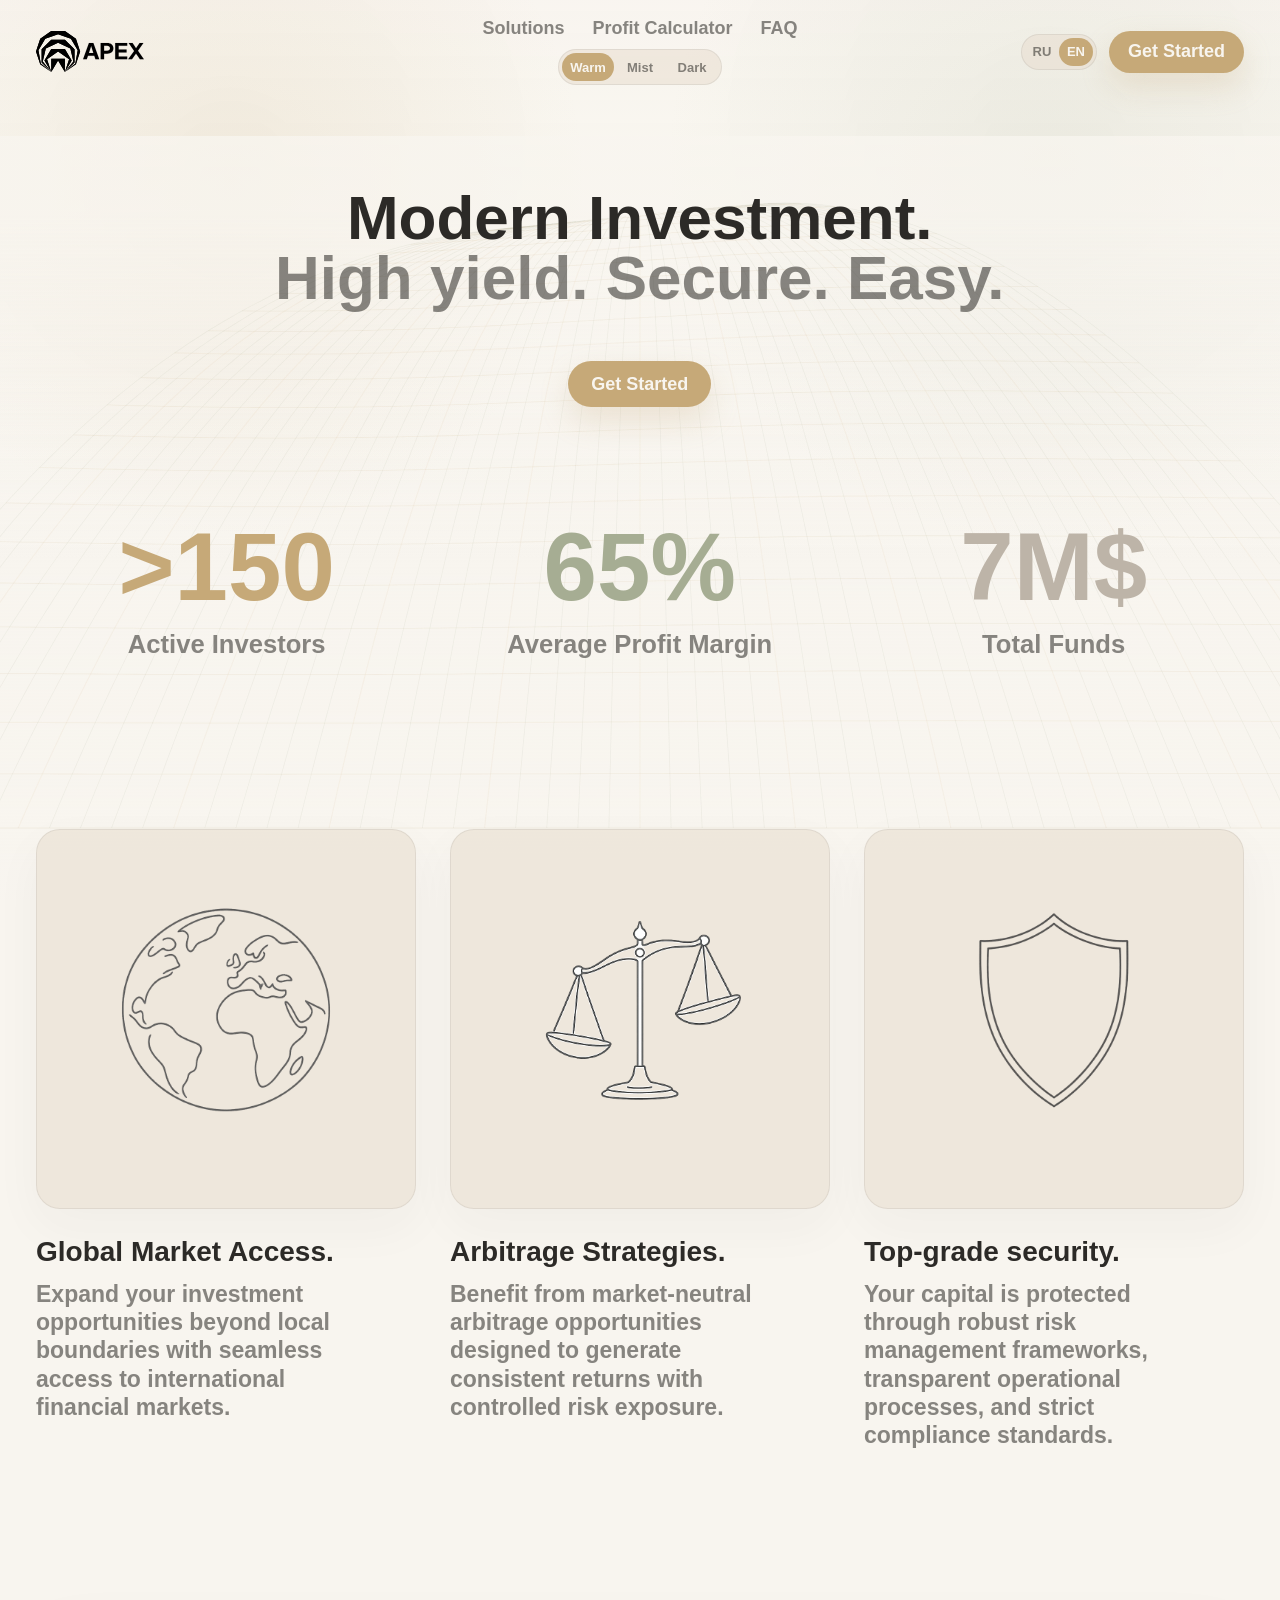
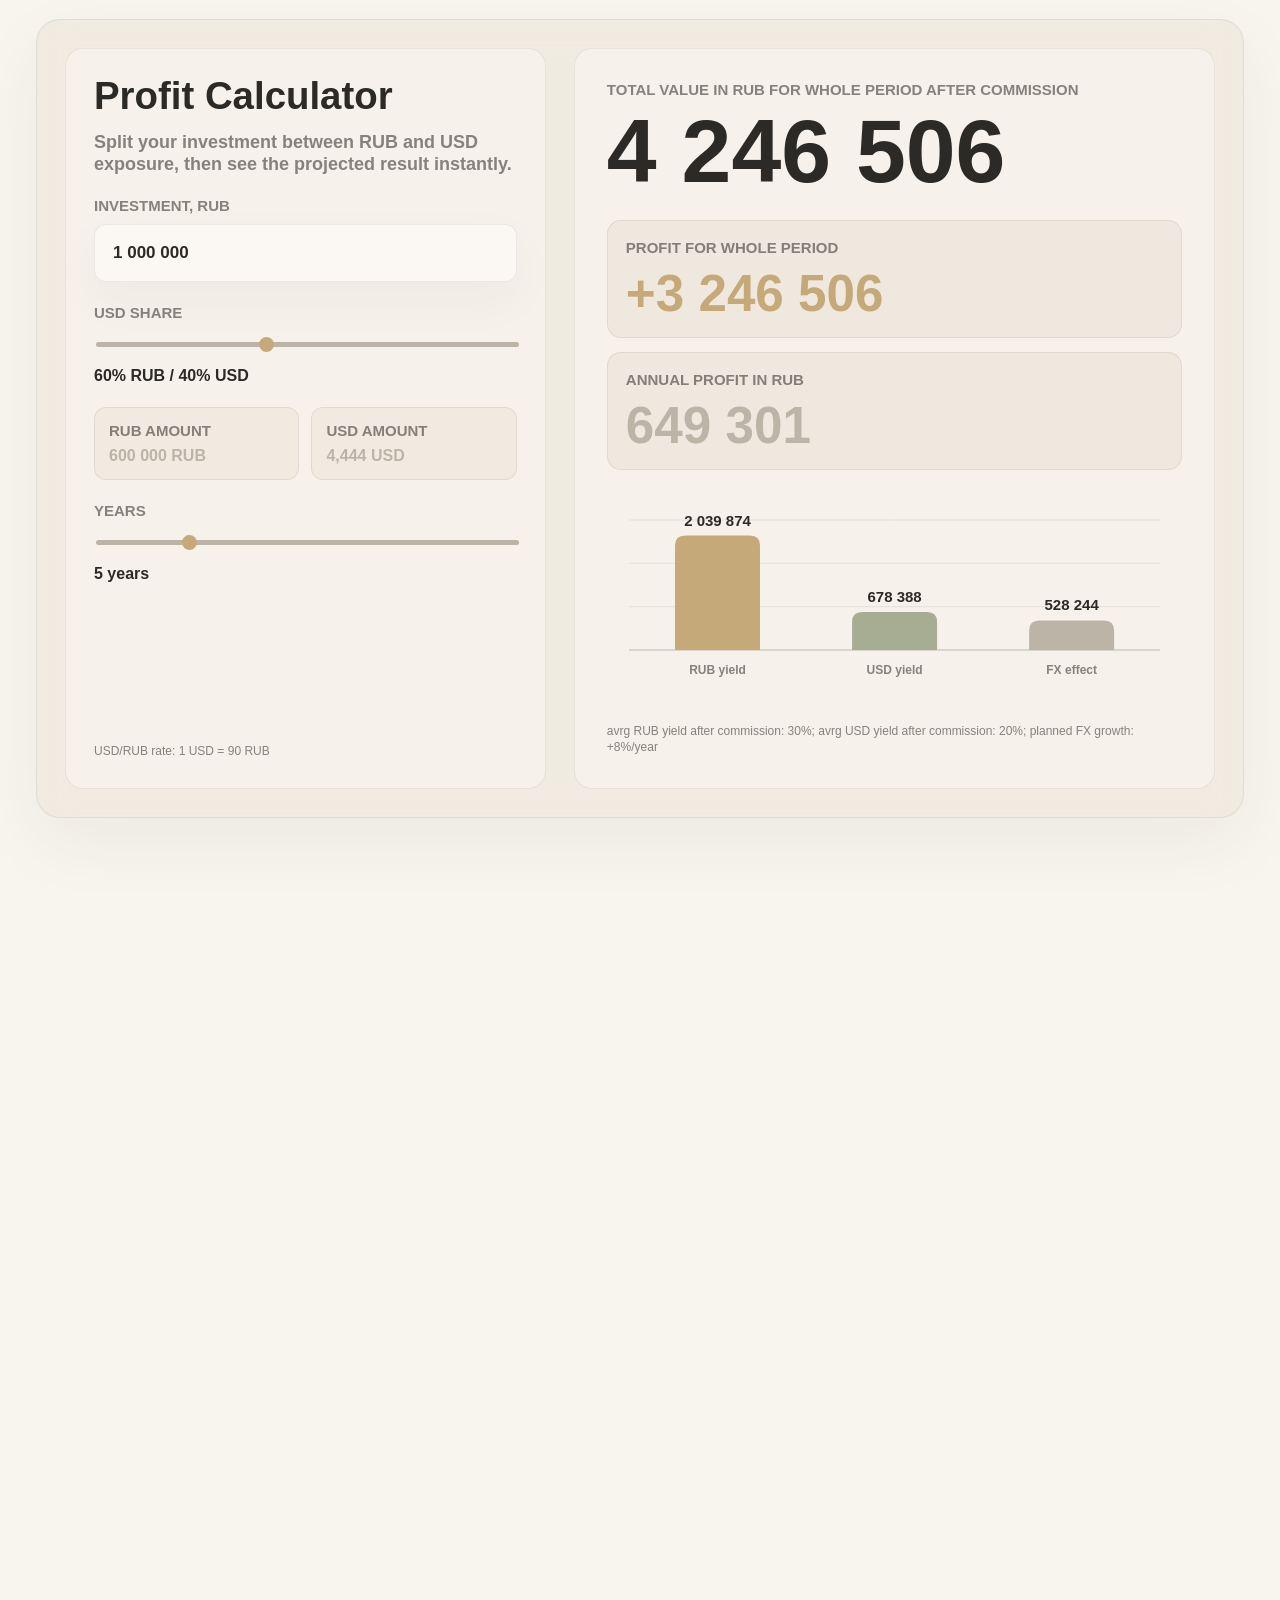
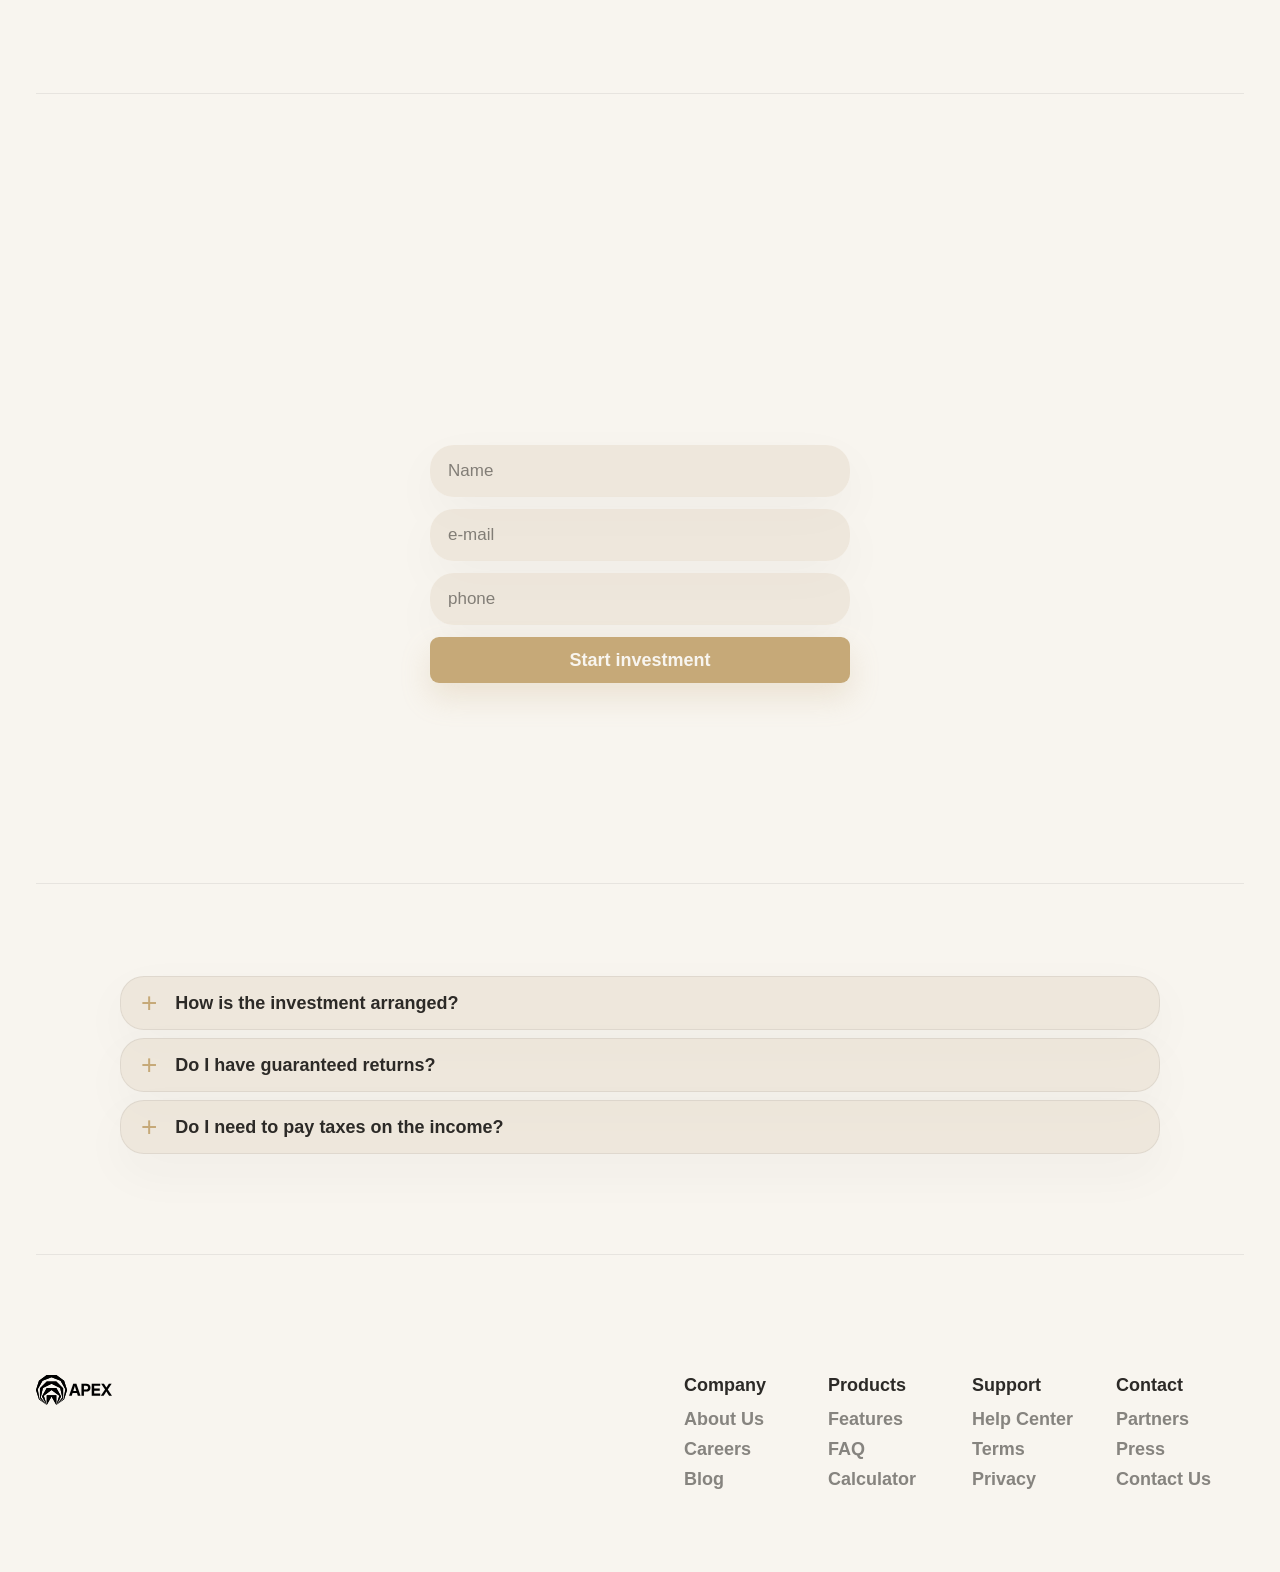
==== index.html @ 1c70bb99 "Build Apex investment landing page" ====
<!doctype html>
<html lang="en">
  <head>
    <meta charset="utf-8">
    <meta name="viewport" content="width=device-width, initial-scale=1">
    <title>Apex Finance</title>
    <link rel="stylesheet" href="styles.css">
    <script src="theme-switch.js" defer></script>
    <script src="landscape-grid.js" defer></script>
    <script src="language-switch.js" defer></script>
    <script src="calculator.js" defer></script>
    <script src="scroll-reveal.js" defer></script>
  </head>
  <body>
    <canvas class="grid-landscape" aria-hidden="true"></canvas>

    <header class="site-header reveal">
      <a class="brand" href="#top" aria-label="Apex home">
        <img src="Apex_logo_APEX_black.svg" alt="Apex">
      </a>
      <div class="header-center">
        <nav class="nav" aria-label="Main navigation">
          <a href="#solutions" data-i18n="nav.solutions">Решения</a>
          <a href="#calculator" data-i18n="nav.calculator">Калькулятор</a>
          <a href="#faq">FAQ</a>
        </nav>
        <div class="theme-switch" aria-label="Design theme switch">
          <button class="theme-button is-active" type="button" data-theme="warm">Warm</button>
          <button class="theme-button" type="button" data-theme="mist">Mist</button>
          <button class="theme-button" type="button" data-theme="dark">Dark</button>
        </div>
      </div>
      <div class="header-actions">
        <div class="language-switch" aria-label="Language switch">
          <button class="lang-button" type="button" data-lang="ru">RU</button>
          <button class="lang-button is-active" type="button" data-lang="en">EN</button>
        </div>
        <a class="button button-small" href="#signup" data-i18n="cta.getStarted">Начать</a>
      </div>
    </header>

    <main id="top">
      <section class="hero section">
        <div class="hero-copy reveal">
          <h1><span data-i18n="hero.title">Современные инвестиции.</span><span data-i18n="hero.subtitle">Высокая доходность. Безопасно. Просто.</span></h1>
          <a class="button" href="#signup" data-i18n="cta.getStarted">Начать</a>
        </div>
      </section>

      <section class="stats section" aria-label="Apex statistics">
        <div class="stat reveal">
          <strong>>150</strong>
          <span data-i18n="stats.investors">Активных инвесторов</span>
        </div>
        <div class="stat reveal">
          <strong>65%</strong>
          <span data-i18n="stats.margin">Средняя маржинальность</span>
        </div>
        <div class="stat reveal">
          <strong>7M$</strong>
          <span data-i18n="stats.funds">Общий капитал</span>
        </div>
      </section>

      <section id="solutions" class="features section">
        <article class="feature">
          <div class="visual visual-world">
            <img src="img/World2.png" alt="">
          </div>
          <h2 data-i18n="solutions.global.title">Доступ к глобальным рынкам.</h2>
          <p data-i18n="solutions.global.text">Расширяйте инвестиционные возможности за пределами локального рынка через доступ к международным финансовым инструментам.</p>
        </article>
        <article class="feature">
          <div class="visual visual-arbitrage">
            <img src="img/Arbitrage2.png" alt="">
          </div>
          <h2 data-i18n="solutions.arbitrage.title">Арбитражные стратегии.</h2>
          <p data-i18n="solutions.arbitrage.text">Используйте рыночно-нейтральные арбитражные возможности, рассчитанные на стабильную доходность при контролируемом уровне риска.</p>
        </article>
        <article class="feature">
          <div class="visual visual-security">
            <img src="img/Security2.png" alt="">
          </div>
          <h2 data-i18n="solutions.security.title">Высокий уровень защиты.</h2>
          <p data-i18n="solutions.security.text">Ваш капитал защищен системой риск-менеджмента, прозрачными операционными процессами и строгими стандартами контроля.</p>
        </article>
      </section>

      <section id="calculator" class="calculator section">
        <div class="calculator-widget" aria-label="Investment profit calculator">
          <div class="calculator-controls">
            <div>
              <h2 data-i18n="calculator.title">Калькулятор доходности</h2>
              <p data-i18n="calculator.text">Распределите инвестиции между RUB и USD и сразу посмотрите потенциальный результат.</p>
            </div>

            <label class="field">
              <span data-i18n="calculator.investment">Инвестиции, RUB</span>
              <input data-calc="amount" type="text" inputmode="numeric" autocomplete="off" value="1 000 000">
            </label>

            <label class="field">
              <span data-i18n="calculator.usdShare">Доля USD</span>
              <input data-calc="usdShare" type="range" min="0" max="100" step="5" value="40">
              <strong data-output="usdShare">40%</strong>
            </label>
            <div class="allocation-summary" aria-live="polite">
              <div>
                <span data-i18n="calculator.rubAmount">Сумма в RUB</span>
                <strong data-output="rubAllocation">0 RUB</strong>
              </div>
              <div>
                <span data-i18n="calculator.usdAmount">Сумма в USD</span>
                <strong data-output="usdAllocation">0 USD</strong>
              </div>
            </div>

            <label class="field">
              <span data-i18n="calculator.years">Срок</span>
              <input data-calc="years" type="range" min="1" max="20" step="1" value="5">
              <strong data-output="years">5 years</strong>
            </label>
            <small class="rate-note" data-output="rateNote" data-i18n="calculator.loadingRate">Загрузка курса USD/RUB...</small>
          </div>

          <div class="calculator-results">
            <div class="result-main">
              <span data-i18n="calculator.totalLabel">Итоговая стоимость в RUB за весь период после комиссии</span>
              <strong data-output="totalValue">0 RUB</strong>
            </div>
            <div class="result-grid">
              <div>
                <span data-i18n="calculator.wholeProfit">Прибыль за весь период</span>
                <strong data-output="wholeProfit">+0 RUB</strong>
              </div>
              <div>
                <span data-i18n="calculator.annualProfit">Годовая прибыль в RUB</span>
                <strong data-output="annualProfit">0 RUB</strong>
              </div>
            </div>
            <div>
              <canvas class="growth-chart" width="720" height="260" aria-label="Profit breakdown bar chart"></canvas>
              <small class="chart-note" data-output="chartNote">средн. доходность RUB после комиссии: 30%; средн. доходность USD после комиссии: 20%; плановый рост FX: +8%/год</small>
            </div>
          </div>
        </div>
      </section>

      <section class="testimonials section">
        <div class="section-heading">
          <h2><span data-i18n="testimonials.title">Нам доверяют инвесторы.</span><span data-i18n="testimonials.subtitle">Что говорят наши клиенты.</span></h2>
        </div>
        <div class="quote-grid">
          <article class="quote-card">
            <p data-i18n="testimonials.one.text">&ldquo;Я вложил средства без лишней сложности. Процесс был понятным и безопасным, а доход теперь поступает регулярно.&rdquo;</p>
            <div>
              <strong data-i18n="testimonials.one.name">Алексей М.</strong>
              <span data-i18n="testimonials.one.role">Частный инвестор</span>
            </div>
          </article>
          <article class="quote-card">
            <p data-i18n="testimonials.two.text">&ldquo;Apex помог легко распределить капитал между RUB и USD. Я понимаю, где находятся мои средства и как они работают.&rdquo;</p>
            <div>
              <strong data-i18n="testimonials.two.name">Мария С.</strong>
              <span data-i18n="testimonials.two.role">Портфельный клиент</span>
            </div>
          </article>
          <article class="quote-card">
            <p data-i18n="testimonials.three.text">&ldquo;Контроль рисков дал мне уверенность начать. Подключение прошло просто, а регулярный доход стал частью моего финансового плана.&rdquo;</p>
            <div>
              <strong data-i18n="testimonials.three.name">Дмитрий К.</strong>
              <span data-i18n="testimonials.three.role">Долгосрочный инвестор</span>
            </div>
          </article>
        </div>
      </section>

      <section id="signup" class="signup section">
        <div class="section-heading">
          <h2><span data-i18n="signup.title">Начните инвестировать.</span><span data-i18n="signup.subtitle">Получите консультацию и все условия.</span></h2>
        </div>
        <form class="signup-form">
          <label class="sr-only" for="name">Name</label>
          <input id="name" type="text" placeholder="Имя" autocomplete="name" data-i18n-placeholder="form.name">
          <label class="sr-only" for="email">E-mail</label>
          <input id="email" type="email" placeholder="e-mail" autocomplete="email">
          <label class="sr-only" for="phone">Phone</label>
          <input id="phone" type="tel" placeholder="Телефон" autocomplete="tel" data-i18n-placeholder="form.phone">
          <button class="button" type="submit" data-i18n="form.button">Начать инвестировать</button>
        </form>
      </section>

      <section id="faq" class="faq section">
        <details>
          <summary data-i18n="faq.one.question">Как оформляется инвестирование?</summary>
          <p data-i18n="faq.one.answer">Инвестирование оформляется через открытие брокерского счета на ваше имя. После этого управляющим Apex предоставляется доступ к управлению счетом в рамках согласованного инвестиционного мандата.</p>
        </details>
        <details>
          <summary data-i18n="faq.two.question">Есть ли гарантии доходности?</summary>
          <p data-i18n="faq.two.answer">Нет. Доходность не гарантируется и зависит от рыночной конъюнктуры. В калькуляторе показана потенциальная доходность на основе предыдущих периодов, она не является обещанием будущего дохода.</p>
        </details>
        <details>
          <summary data-i18n="faq.three.question">Нужно ли платить налоги с дохода?</summary>
          <p data-i18n="faq.three.answer">Налог с полученного дохода будет удержан автоматически вашим брокером согласно применимым правилам.</p>
        </details>
      </section>
    </main>

    <footer class="footer">
      <img src="Apex_logo_APEX_black.svg" alt="Apex">
      <div class="footer-links">
        <div>
          <h3 data-i18n="footer.company">Компания</h3>
          <a href="#" data-i18n="footer.about">О нас</a>
          <a href="#" data-i18n="footer.careers">Карьера</a>
          <a href="#" data-i18n="footer.blog">Блог</a>
        </div>
        <div>
          <h3 data-i18n="footer.products">Продукты</h3>
          <a href="#" data-i18n="footer.features">Возможности</a>
          <a href="#faq">FAQ</a>
          <a href="#" data-i18n="footer.calculator">Калькулятор</a>
        </div>
        <div>
          <h3 data-i18n="footer.support">Поддержка</h3>
          <a href="#" data-i18n="footer.help">Помощь</a>
          <a href="#" data-i18n="footer.terms">Условия</a>
          <a href="#" data-i18n="footer.privacy">Конфиденциальность</a>
        </div>
        <div>
          <h3 data-i18n="footer.contact">Контакты</h3>
          <a href="#" data-i18n="footer.partners">Партнеры</a>
          <a href="#" data-i18n="footer.press">Пресса</a>
          <a href="#" data-i18n="footer.contactUs">Связаться</a>
        </div>
      </div>
    </footer>
  </body>
</html>
---- styles.css ----
:root,
:root[data-theme="warm"] {
  --background: #f8f5ef;
  --background-rgb: 248, 245, 239;
  --sand: #e8dfd1;
  --stone: #bdb4a8;
  --text: #2c2a27;
  --text-rgb: 44, 42, 39;
  --olive: #a6ad93;
  --olive-rgb: 166, 173, 147;
  --gold: #c6a978;
  --gold-rgb: 198, 169, 120;
  --muted: rgba(44, 42, 39, 0.56);
  --blue: var(--gold);
  --cyan: var(--olive);
  --emerald: var(--stone);
  --surface: rgba(232, 223, 209, 0.62);
  --panel: rgba(232, 223, 209, 0.48);
  --panel-strong: rgba(248, 245, 239, 0.62);
  --input-bg: rgba(255, 255, 255, 0.46);
  --nested-bg: rgba(232, 223, 209, 0.42);
  --result-bg: rgba(232, 223, 209, 0.5);
  --switch-bg: rgba(232, 223, 209, 0.58);
  --line: rgba(44, 42, 39, 0.08);
  --shadow: rgba(44, 42, 39, 0.06);
  --shadow-soft: rgba(44, 42, 39, 0.04);
  --max: 1280px;
}

:root[data-theme="mist"] {
  --background: #f4f7fa;
  --background-rgb: 244, 247, 250;
  --sand: #e7edf3;
  --stone: #aeb9c5;
  --text: #25313d;
  --text-rgb: 37, 49, 61;
  --olive: #9eb6be;
  --olive-rgb: 158, 182, 190;
  --gold: #9fb1cf;
  --gold-rgb: 159, 177, 207;
  --muted: rgba(37, 49, 61, 0.56);
  --blue: var(--gold);
  --cyan: var(--olive);
  --emerald: var(--stone);
  --surface: rgba(231, 237, 243, 0.68);
  --panel: rgba(231, 237, 243, 0.52);
  --panel-strong: rgba(248, 250, 252, 0.68);
  --input-bg: rgba(255, 255, 255, 0.56);
  --nested-bg: rgba(231, 237, 243, 0.5);
  --result-bg: rgba(231, 237, 243, 0.56);
  --switch-bg: rgba(231, 237, 243, 0.72);
  --line: rgba(37, 49, 61, 0.09);
  --shadow: rgba(37, 49, 61, 0.07);
  --shadow-soft: rgba(37, 49, 61, 0.045);
}

:root[data-theme="dark"] {
  --background: #11110f;
  --background-rgb: 17, 17, 15;
  --sand: #22211e;
  --stone: #8d877d;
  --text: #f2eadc;
  --text-rgb: 242, 234, 220;
  --olive: #99a584;
  --olive-rgb: 153, 165, 132;
  --gold: #c4a66f;
  --gold-rgb: 196, 166, 111;
  --muted: rgba(242, 234, 220, 0.58);
  --blue: var(--gold);
  --cyan: var(--olive);
  --emerald: var(--stone);
  --surface: rgba(34, 33, 30, 0.74);
  --panel: rgba(34, 33, 30, 0.72);
  --panel-strong: rgba(24, 24, 22, 0.74);
  --input-bg: rgba(255, 255, 255, 0.08);
  --nested-bg: rgba(242, 234, 220, 0.06);
  --result-bg: rgba(242, 234, 220, 0.07);
  --switch-bg: rgba(242, 234, 220, 0.08);
  --line: rgba(242, 234, 220, 0.1);
  --shadow: rgba(0, 0, 0, 0.28);
  --shadow-soft: rgba(0, 0, 0, 0.2);
}

* {
  box-sizing: border-box;
}

html {
  scroll-behavior: smooth;
}

body {
  margin: 0;
  background: var(--background);
  color: var(--text);
  font-family: Inter, Arial, Helvetica, sans-serif;
  font-size: 18px;
  letter-spacing: 0;
  min-height: 100vh;
  overflow-x: hidden;
}

body::before {
  content: "";
  position: fixed;
  inset: 0;
  z-index: 0;
  background:
    radial-gradient(circle at 18% 20%, rgba(var(--gold-rgb), 0.16), transparent 28%),
    radial-gradient(circle at 82% 18%, rgba(var(--olive-rgb), 0.16), transparent 30%),
    linear-gradient(180deg, rgba(var(--background-rgb), 0.9), var(--background) 62%);
}

.grid-landscape {
  position: fixed;
  inset: 0;
  z-index: 0;
  width: 100%;
  height: 100%;
  pointer-events: none;
}

.site-header,
main,
.footer {
  position: relative;
  z-index: 1;
}

a {
  color: inherit;
  text-decoration: none;
}

.site-header {
  display: grid;
  grid-template-columns: 180px 1fr 180px;
  align-items: center;
  width: min(var(--max), calc(100% - 72px));
  margin: 0 auto;
  padding: 18px 0;
}

.brand {
  display: inline-flex;
  align-items: center;
  width: 108px;
}

.brand img {
  display: block;
  width: 100%;
  height: auto;
}

:root[data-theme="dark"] .brand img,
:root[data-theme="dark"] .footer img {
  filter: invert(1) sepia(0.16) saturate(0.7);
}

.header-center {
  display: grid;
  justify-items: center;
  gap: 10px;
}

.nav {
  display: flex;
  justify-content: center;
  gap: 28px;
  color: var(--muted);
  font-weight: 600;
}

.nav a:hover {
  color: var(--blue);
}

.button {
  display: inline-flex;
  align-items: center;
  justify-content: center;
  min-height: 46px;
  padding: 0 22px;
  border: 1px solid rgba(var(--gold-rgb), 0.28);
  border-radius: 999px;
  background: var(--gold);
  color: var(--background);
  font: inherit;
  font-weight: 800;
  cursor: pointer;
  white-space: nowrap;
  box-shadow: 0 14px 30px rgba(var(--gold-rgb), 0.24);
  transition: background-color 160ms ease, box-shadow 160ms ease, transform 160ms ease;
}

.button:hover {
  background: var(--olive);
  box-shadow: 0 14px 30px rgba(var(--olive-rgb), 0.26);
  transform: translateY(-1px);
}

.button-small {
  min-height: 42px;
  padding: 0 18px;
}

.header-actions {
  justify-self: end;
  display: flex;
  align-items: center;
  gap: 12px;
}

.language-switch,
.theme-switch {
  display: inline-flex;
  align-items: center;
  padding: 3px;
  border: 1px solid var(--line);
  border-radius: 999px;
  background: var(--switch-bg);
}

.lang-button,
.theme-button {
  min-width: 34px;
  height: 28px;
  border: 0;
  border-radius: 999px;
  background: transparent;
  color: var(--muted);
  font: inherit;
  font-size: 13px;
  font-weight: 800;
  cursor: pointer;
}

.theme-button {
  min-width: 52px;
}

.lang-button.is-active,
.theme-button.is-active {
  background: var(--gold);
  color: var(--background);
}

.section {
  width: min(var(--max), calc(100% - 72px));
  margin: 0 auto;
}

.hero {
  min-height: 390px;
  display: flex;
  align-items: center;
  justify-content: center;
  text-align: center;
}

.hero-copy {
  display: grid;
  justify-items: center;
  gap: 54px;
}

h1,
h2,
h3,
p {
  margin: 0;
}

.hero h1,
.section-heading h2 {
  font-size: clamp(42px, 5vw, 62px);
  line-height: 0.96;
  font-weight: 800;
}

.hero h1 span,
.section-heading h2 span {
  display: block;
  color: var(--muted);
}

.hero h1 span:first-child,
.section-heading h2 span:first-child {
  color: var(--text);
}

:root[lang="ru"] .hero h1 span:last-child {
  font-size: clamp(38px, 4.2vw, 54px);
  white-space: nowrap;
}

.stats {
  display: grid;
  grid-template-columns: repeat(3, 1fr);
  gap: 32px;
  padding: 28px 0 170px;
}

.stat {
  text-align: center;
}

.stat strong {
  display: block;
  font-size: clamp(58px, 8vw, 96px);
  line-height: 0.95;
  font-weight: 800;
}

.stat:nth-child(1) strong {
  color: var(--blue);
}

.stat:nth-child(2) strong {
  color: var(--cyan);
}

.stat:nth-child(3) strong {
  color: var(--emerald);
}

.stat span {
  display: block;
  margin-top: 18px;
  color: var(--muted);
  font-size: clamp(20px, 2vw, 30px);
  font-weight: 700;
}

.features {
  display: grid;
  grid-template-columns: repeat(3, 1fr);
  gap: 34px;
  padding-bottom: 170px;
}

.feature {
  min-width: 0;
}

.visual,
.wide-visual,
.quote-card,
details,
input {
  background: var(--surface);
  border-radius: 24px;
  border: 1px solid var(--line);
  box-shadow: 0 18px 50px var(--shadow-soft);
}

.visual {
  aspect-ratio: 1 / 1;
  display: grid;
  place-items: center;
  margin-bottom: 28px;
  overflow: hidden;
}

.visual img {
  --image-scale: 1;
  width: 100%;
  height: 100%;
  display: block;
  object-fit: cover;
  object-position: center;
  transform: scale(var(--image-scale));
  transition: transform 520ms ease, filter 520ms ease;
}

.visual-arbitrage img {
  --image-scale: 0.93;
  object-position: center bottom;
}

.feature:hover .visual img {
  animation: image-pulse 1.8s ease-in-out infinite;
  filter: saturate(1.04) contrast(1.02);
}

@keyframes image-pulse {
  0%,
  100% {
    transform: scale(var(--image-scale));
  }

  50% {
    transform: scale(calc(var(--image-scale) * 1.045));
  }
}

.mini-square,
.mini-circle {
  content: "";
  width: 32%;
  aspect-ratio: 1;
  border-radius: 8px;
  background: var(--blue);
}

.mini-circle {
  border-radius: 50%;
  background: var(--cyan);
}

.mini-triangle {
  width: 0;
  height: 0;
  aspect-ratio: auto;
  border-left: 72px solid transparent;
  border-right: 72px solid transparent;
  border-bottom: 124px solid var(--emerald);
  border-radius: 8px;
  background: transparent;
}

.feature h2 {
  font-size: 28px;
  line-height: 1.05;
  font-weight: 800;
  margin-bottom: 14px;
}

.feature p,
.section-note p,
.quote-card p,
.quote-card span,
.footer a,
.faq p {
  color: var(--muted);
  line-height: 1.22;
  font-weight: 600;
}

.feature p {
  max-width: 330px;
  font-size: 23px;
}

.calculator {
  padding-bottom: 190px;
}

.calculator-widget {
  display: grid;
  grid-template-columns: minmax(320px, 0.9fr) minmax(460px, 1.2fr);
  gap: 28px;
  min-height: 620px;
  padding: 28px;
  border: 1px solid var(--line);
  border-radius: 24px;
  background: var(--panel);
  box-shadow: 0 24px 70px var(--shadow);
  backdrop-filter: blur(18px);
}

.calculator-controls,
.calculator-results {
  border: 1px solid var(--line);
  border-radius: 18px;
  background: var(--panel-strong);
}

.calculator-controls {
  display: flex;
  flex-direction: column;
  gap: 22px;
  padding: 28px;
}

.calculator-controls h2 {
  font-size: clamp(28px, 3vw, 44px);
  line-height: 0.98;
  font-weight: 800;
  margin-bottom: 16px;
}

.calculator-controls p {
  max-width: 440px;
  color: var(--muted);
  line-height: 1.24;
  font-weight: 600;
}

.field,
.field-grid,
.allocation-summary {
  display: grid;
  gap: 10px;
}

.field-grid {
  grid-template-columns: 1fr 1fr;
  gap: 14px;
}

.field span,
.allocation-summary span,
.result-main span,
.result-grid span {
  color: var(--muted);
  font-size: 15px;
  font-weight: 800;
  text-transform: uppercase;
}

.field strong,
.allocation-summary strong {
  color: var(--stone);
  font-size: 16px;
  font-weight: 800;
}

.field strong {
  color: var(--text);
}

.field input {
  border-radius: 12px;
}

.field input[type="number"],
.field input[type="text"] {
  height: 58px;
  background: var(--input-bg);
  border: 1px solid var(--line);
  color: var(--text);
  font-weight: 800;
}

.field input[type="range"] {
  appearance: none;
  -webkit-appearance: none;
  height: 22px;
  padding: 0;
  border: 0;
  background: transparent;
  box-shadow: none;
  accent-color: var(--gold);
}

.field input[type="range"]::-webkit-slider-runnable-track {
  height: 5px;
  border: 0;
  border-radius: 999px;
  background: var(--stone);
}

.field input[type="range"]::-webkit-slider-thumb {
  -webkit-appearance: none;
  width: 15px;
  height: 15px;
  margin-top: -5px;
  border: 0;
  border-radius: 50%;
  background: var(--gold);
}

.field input[type="range"]::-moz-range-track {
  height: 5px;
  border: 0;
  border-radius: 999px;
  background: var(--stone);
}

.field input[type="range"]::-moz-range-thumb {
  width: 15px;
  height: 15px;
  border: 0;
  border-radius: 50%;
  background: var(--gold);
}

.allocation-summary {
  grid-template-columns: 1fr 1fr;
  gap: 12px;
}

.allocation-summary div {
  display: grid;
  gap: 8px;
  padding: 14px;
  border: 1px solid var(--line);
  border-radius: 12px;
  background: var(--nested-bg);
}

.rate-note {
  display: block;
  margin-top: auto;
  color: var(--muted);
  font-size: 12px;
  font-weight: 500;
  line-height: 1.3;
}

.calculator-results {
  display: flex;
  flex-direction: column;
  justify-content: space-between;
  gap: 28px;
  padding: 32px;
  overflow: hidden;
}

.result-main {
  display: grid;
  gap: 12px;
}

.result-main strong {
  color: var(--text);
  font-size: clamp(58px, 7vw, 96px);
  line-height: 0.92;
  font-weight: 800;
}

.result-grid {
  display: grid;
  grid-template-columns: 1fr;
  gap: 14px;
}

.result-grid div {
  min-height: 118px;
  display: flex;
  flex-direction: column;
  justify-content: space-between;
  padding: 18px;
  border: 1px solid var(--line);
  border-radius: 14px;
  background: var(--result-bg);
}

.result-grid strong {
  color: var(--stone);
  font-size: clamp(34px, 4vw, 58px);
  line-height: 1;
  font-weight: 800;
}

.result-grid div:first-child strong {
  color: var(--gold);
}

.growth-chart {
  width: 100%;
  height: 220px;
  display: block;
}

.chart-note {
  display: block;
  margin-top: 6px;
  color: var(--muted);
  font-size: 12px;
  font-weight: 500;
  line-height: 1.3;
}

.testimonials {
  padding-bottom: 120px;
}

.section-heading {
  text-align: center;
}

.testimonials .section-heading {
  margin-bottom: 96px;
}

.quote-grid {
  display: grid;
  grid-template-columns: repeat(3, 1fr);
  gap: 24px;
}

.quote-card {
  min-height: 350px;
  display: flex;
  flex-direction: column;
  justify-content: space-between;
  padding: 34px 28px 28px;
}

.quote-card p {
  font-size: 19px;
}

.quote-card strong,
.quote-card span {
  display: block;
}

.quote-card strong {
  font-size: 16px;
  line-height: 1.25;
}

.quote-card span {
  font-size: 16px;
}

.signup {
  border-top: 1px solid var(--line);
  border-bottom: 1px solid var(--line);
  padding: 180px 0 200px;
}

.signup .section-heading {
  margin-bottom: 52px;
}

.signup-form {
  display: grid;
  gap: 12px;
  width: min(420px, 100%);
  margin: 0 auto;
}

input {
  width: 100%;
  height: 52px;
  border: 0;
  padding: 0 18px;
  color: var(--text);
  font: inherit;
  font-size: 17px;
  outline: none;
}

input::placeholder {
  color: var(--muted);
}

.signup-form .button {
  width: 100%;
  border-radius: 9px;
}

.faq {
  width: min(1040px, calc(100% - 72px));
  padding: 92px 0;
}

details {
  margin-bottom: 8px;
  padding: 0 20px;
}

summary {
  min-height: 52px;
  display: flex;
  align-items: center;
  gap: 18px;
  font-weight: 600;
  cursor: pointer;
  list-style: none;
}

summary::-webkit-details-marker {
  display: none;
}

summary::before {
  content: "+";
  color: var(--blue);
  font-size: 28px;
  line-height: 1;
  font-weight: 500;
}

details[open] summary::before {
  content: "-";
}

.faq p {
  padding: 0 0 20px 44px;
  font-size: 16px;
}

.footer {
  display: grid;
  grid-template-columns: 1fr auto;
  gap: 72px;
  align-items: start;
  width: min(var(--max), calc(100% - 72px));
  margin: 0 auto;
  padding: 120px 0 74px;
  border-top: 1px solid var(--line);
}

.footer img {
  width: 76px;
  opacity: 0.16;
}

.footer-links {
  display: grid;
  grid-template-columns: repeat(4, 128px);
  gap: 16px;
}

.footer h3 {
  font-size: 18px;
  line-height: 1.2;
  margin-bottom: 12px;
  font-weight: 600;
}

.footer a {
  display: block;
  margin-bottom: 8px;
  font-size: 18px;
}

.sr-only {
  position: absolute;
  width: 1px;
  height: 1px;
  padding: 0;
  margin: -1px;
  overflow: hidden;
  clip: rect(0, 0, 0, 0);
  white-space: nowrap;
  border: 0;
}

.reveal {
  opacity: 0;
  transform: translateY(14px) scale(0.995);
  filter: blur(8px);
  transition:
    opacity 720ms ease,
    transform 720ms ease,
    filter 720ms ease;
  transition-delay: var(--reveal-delay, 0ms);
  will-change: opacity, transform, filter;
}

.site-header.reveal,
.hero-copy.reveal,
.stat.reveal {
  transform: translateY(0) scale(0.995);
}

.reveal.is-visible {
  opacity: 1;
  transform: translateY(0) scale(1);
  filter: blur(0);
}

@media (prefers-reduced-motion: reduce) {
  .reveal {
    opacity: 1;
    transform: none;
    filter: none;
    transition: none;
  }
}

@media (max-width: 900px) {
  .site-header {
    grid-template-columns: 1fr auto;
    row-gap: 18px;
  }

  .nav {
    grid-column: 1 / -1;
    grid-row: 2;
    justify-content: flex-start;
    overflow-x: auto;
    padding-bottom: 4px;
  }

  .header-center {
    grid-column: 1 / -1;
    grid-row: 2;
    justify-items: start;
  }

  .button-small {
    min-height: 38px;
  }

  .header-actions {
    grid-column: 2;
    grid-row: 1;
  }

  .hero {
    min-height: 360px;
  }

  .stats,
  .features,
  .quote-grid,
  .footer,
  .footer-links {
    grid-template-columns: 1fr;
  }

  .stats {
    padding-bottom: 100px;
  }

  .features,
  .calculator,
  .testimonials {
    padding-bottom: 96px;
  }

  .calculator-widget {
    grid-template-columns: 1fr;
    min-height: 0;
    padding: 18px;
  }

  .footer {
    gap: 56px;
  }
}

@media (max-width: 560px) {
  .site-header,
  .section,
  .faq,
  .footer {
    width: min(100% - 32px, var(--max));
  }

  .site-header {
    grid-template-columns: 1fr;
  }

  .brand {
    width: 100px;
  }

  .header-actions {
    justify-self: start;
    grid-column: 1;
    grid-row: 3;
    flex-wrap: wrap;
  }

  .nav {
    gap: 18px;
    font-size: 15px;
  }

  .theme-switch {
    max-width: 100%;
    overflow-x: auto;
  }

  .hero h1,
  .section-heading h2 {
    font-size: 38px;
  }

  :root[lang="ru"] .hero h1 span:last-child {
    font-size: 38px;
    white-space: normal;
  }

  .hero-copy {
    gap: 42px;
  }

  .stat strong {
    font-size: 64px;
  }

  .stat span,
  .feature p {
    font-size: 19px;
  }

  .visual {
    border-radius: 18px;
  }

  .visual-triangle::before {
    border-left-width: 48px;
    border-right-width: 48px;
    border-bottom-width: 84px;
  }

  .calculator-widget,
  .calculator-controls,
  .calculator-results {
    border-radius: 18px;
  }

  .calculator-controls,
  .calculator-results {
    padding: 20px;
  }

  .field-grid,
  .allocation-summary,
  .result-grid {
    grid-template-columns: 1fr;
  }

  .result-main strong {
    font-size: 44px;
    line-height: 0.96;
    overflow-wrap: anywhere;
  }

  .result-grid div {
    min-height: 112px;
  }

  .result-grid strong {
    font-size: 30px;
    overflow-wrap: anywhere;
  }

  .growth-chart {
    height: 180px;
  }

  .signup {
    padding: 110px 0 120px;
  }
}
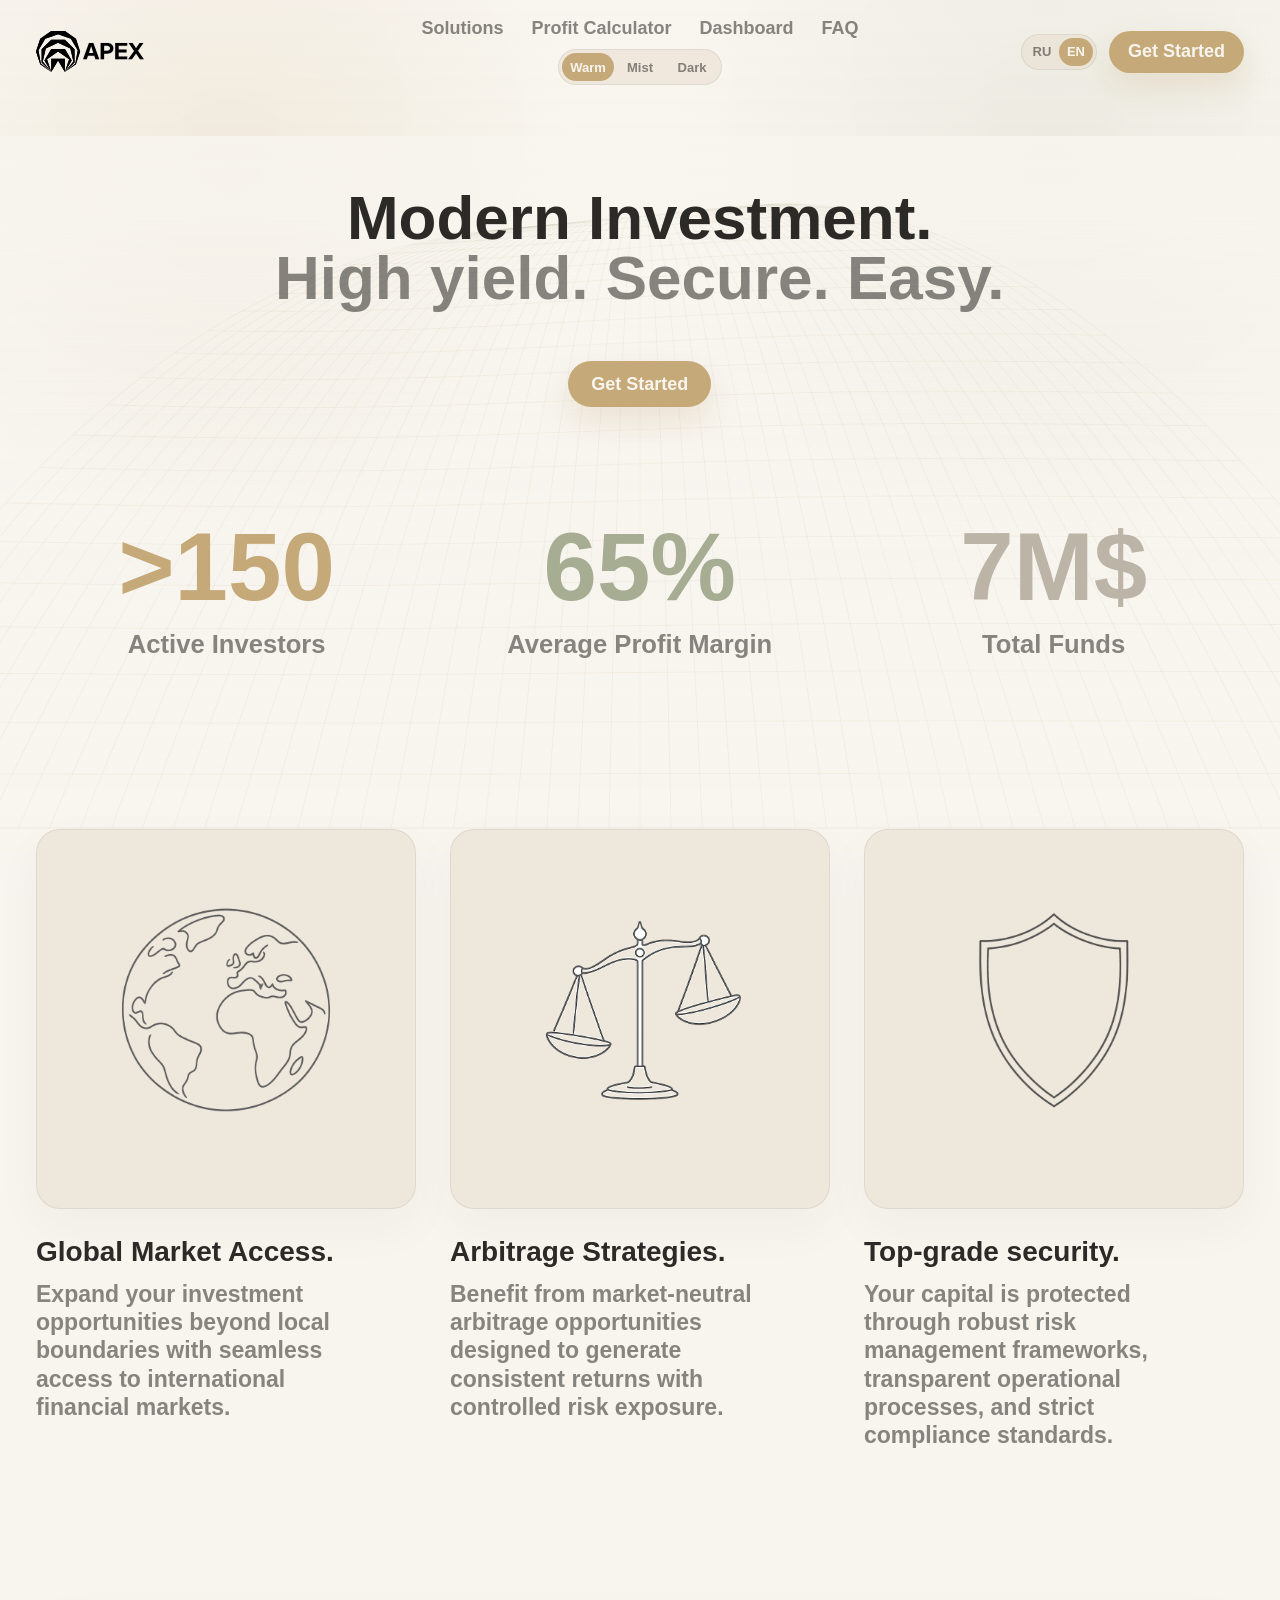
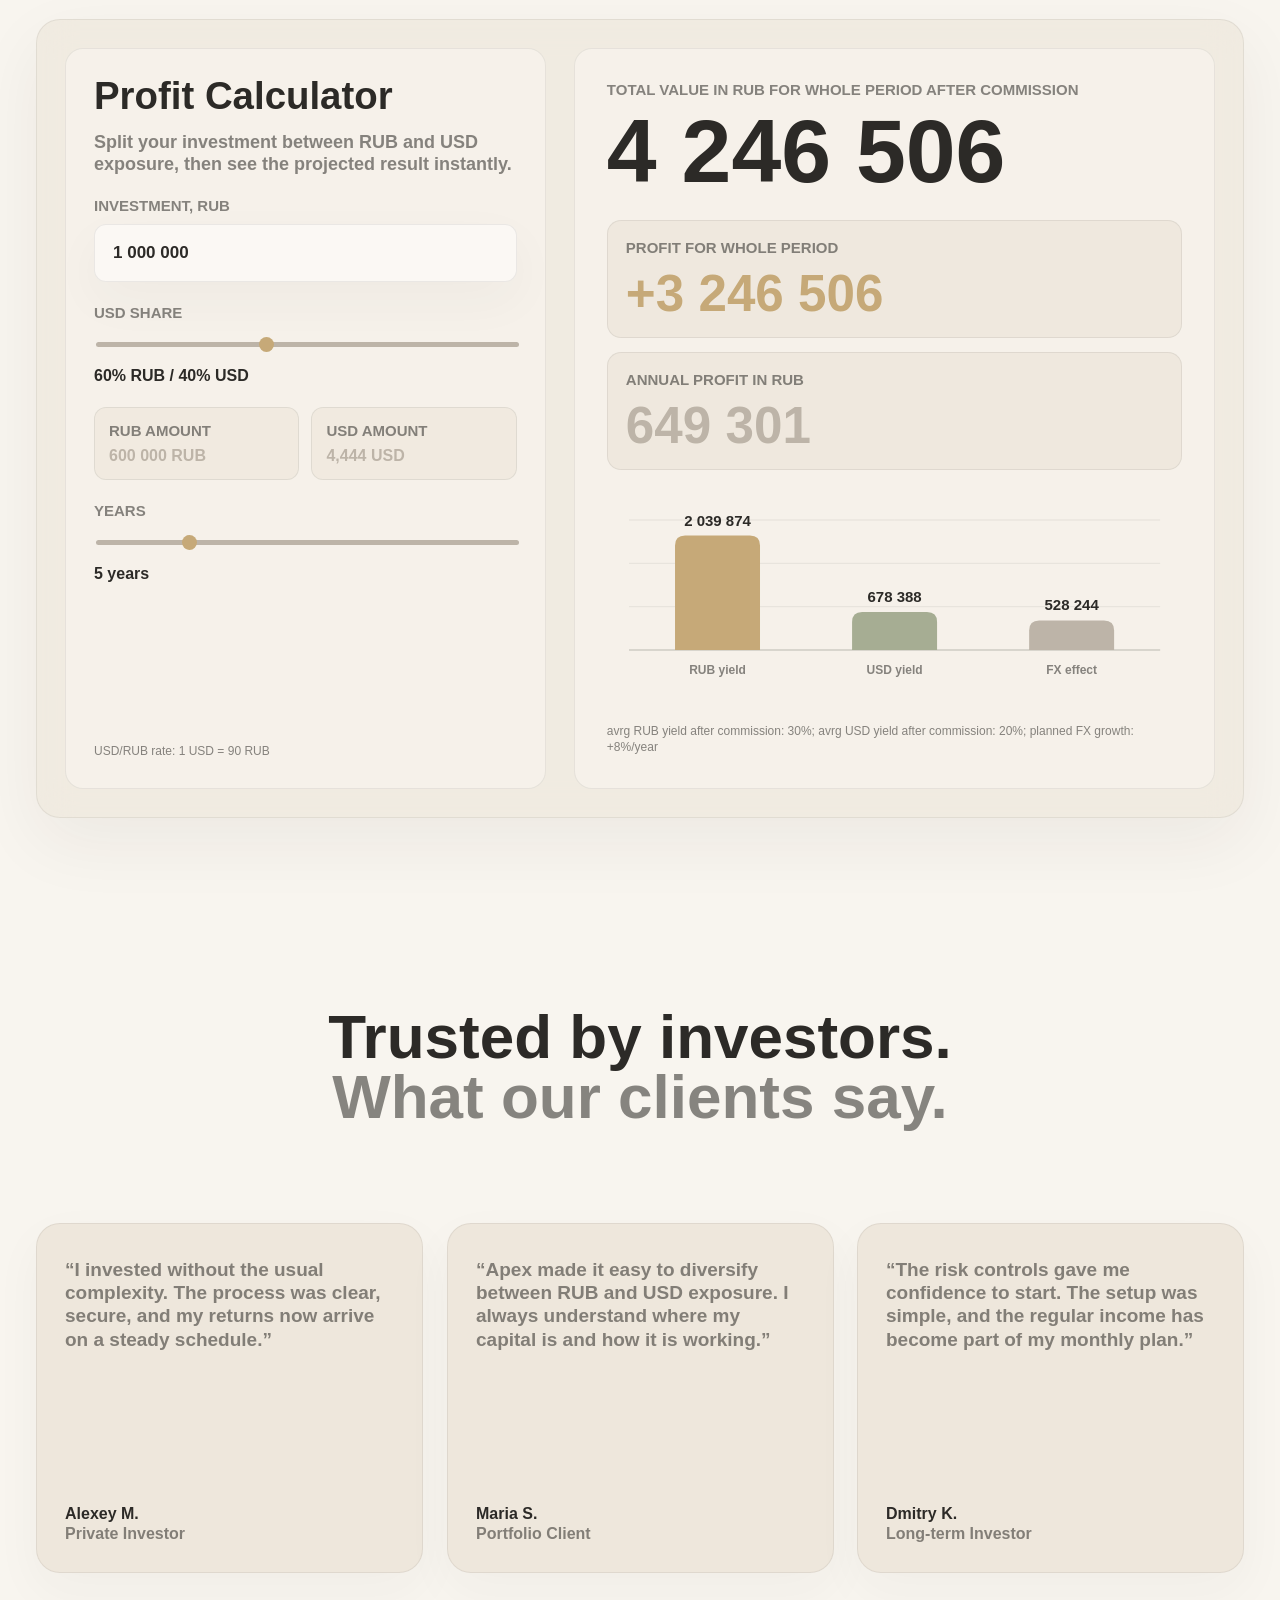
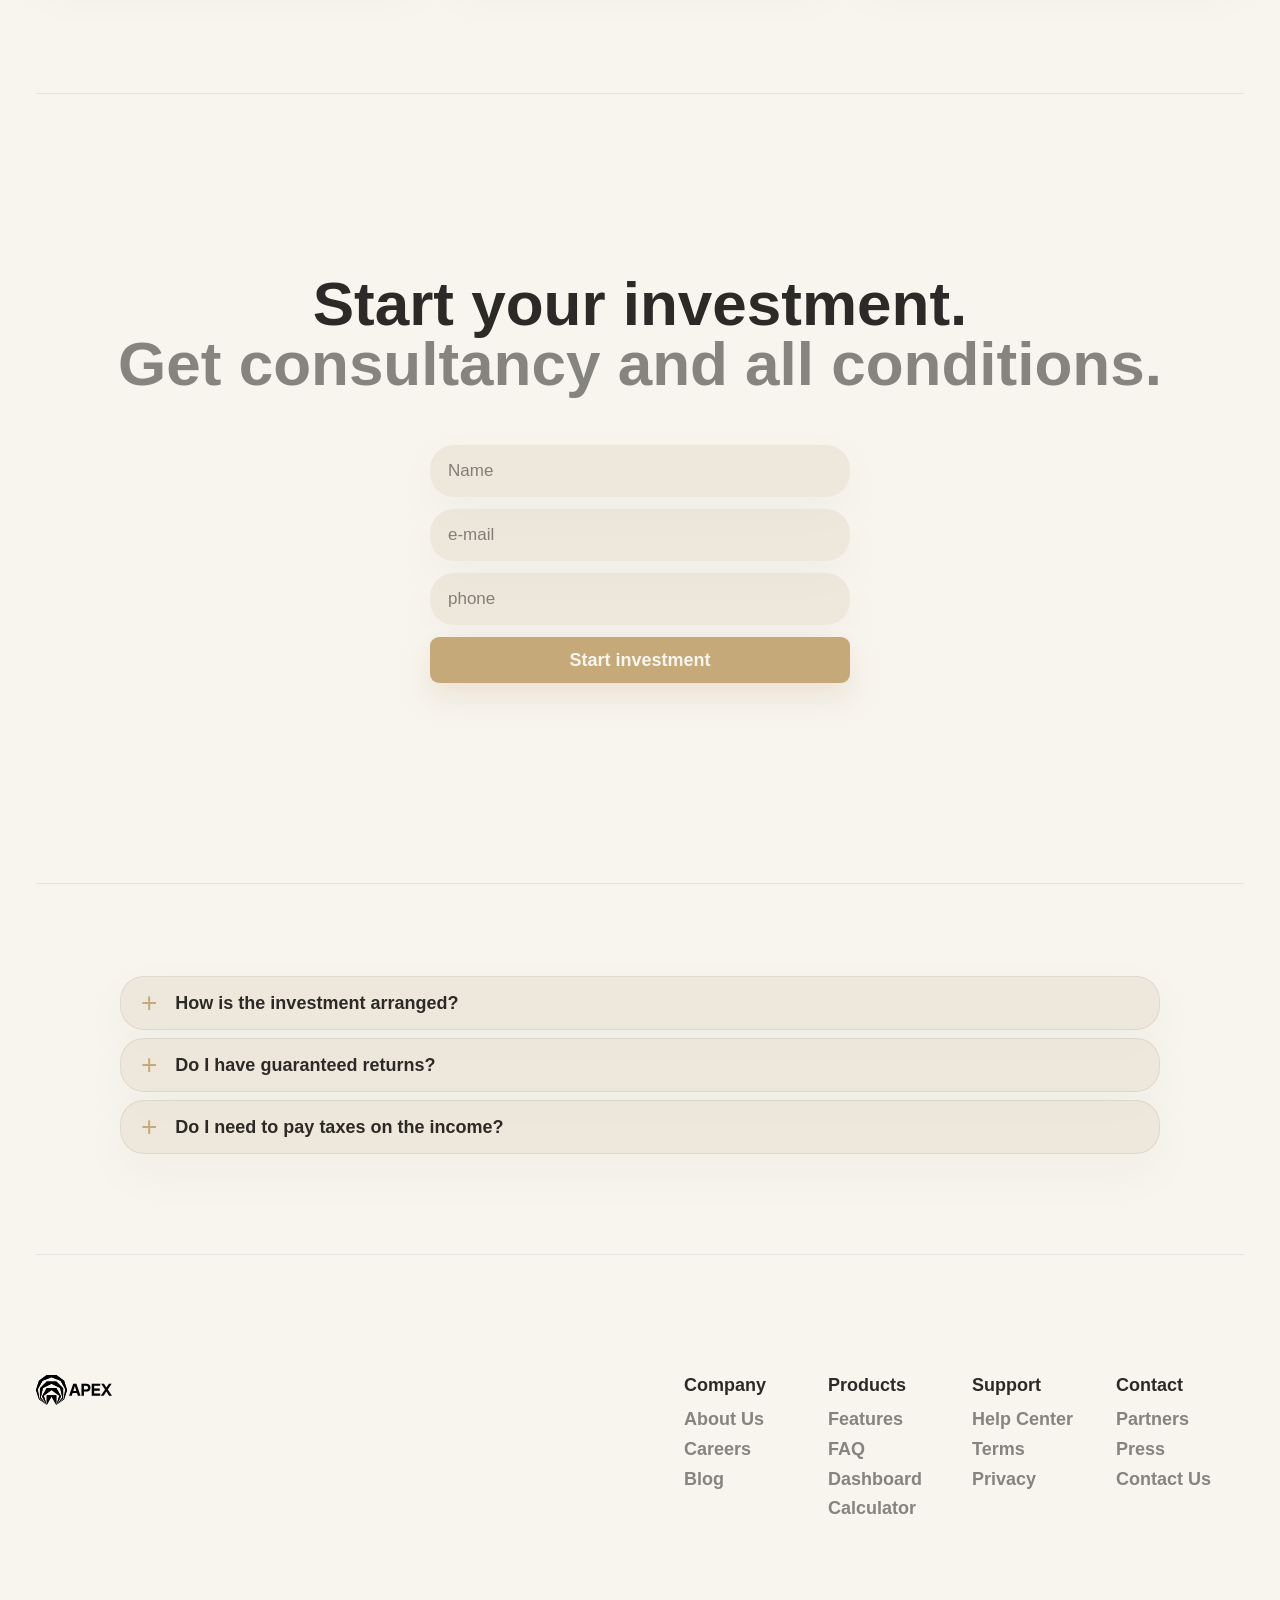
==== commit 24c3124e: "Add Apex investment dashboard page" ====
--- a/index.html
+++ b/index.html
@@ -22,6 +22,7 @@
         <nav class="nav" aria-label="Main navigation">
           <a href="#solutions" data-i18n="nav.solutions">Решения</a>
           <a href="#calculator" data-i18n="nav.calculator">Калькулятор</a>
+          <a href="dashboard.html">Dashboard</a>
           <a href="#faq">FAQ</a>
         </nav>
         <div class="theme-switch" aria-label="Design theme switch">
@@ -219,6 +220,7 @@
           <h3 data-i18n="footer.products">Продукты</h3>
           <a href="#" data-i18n="footer.features">Возможности</a>
           <a href="#faq">FAQ</a>
+          <a href="dashboard.html">Dashboard</a>
           <a href="#" data-i18n="footer.calculator">Калькулятор</a>
         </div>
         <div>
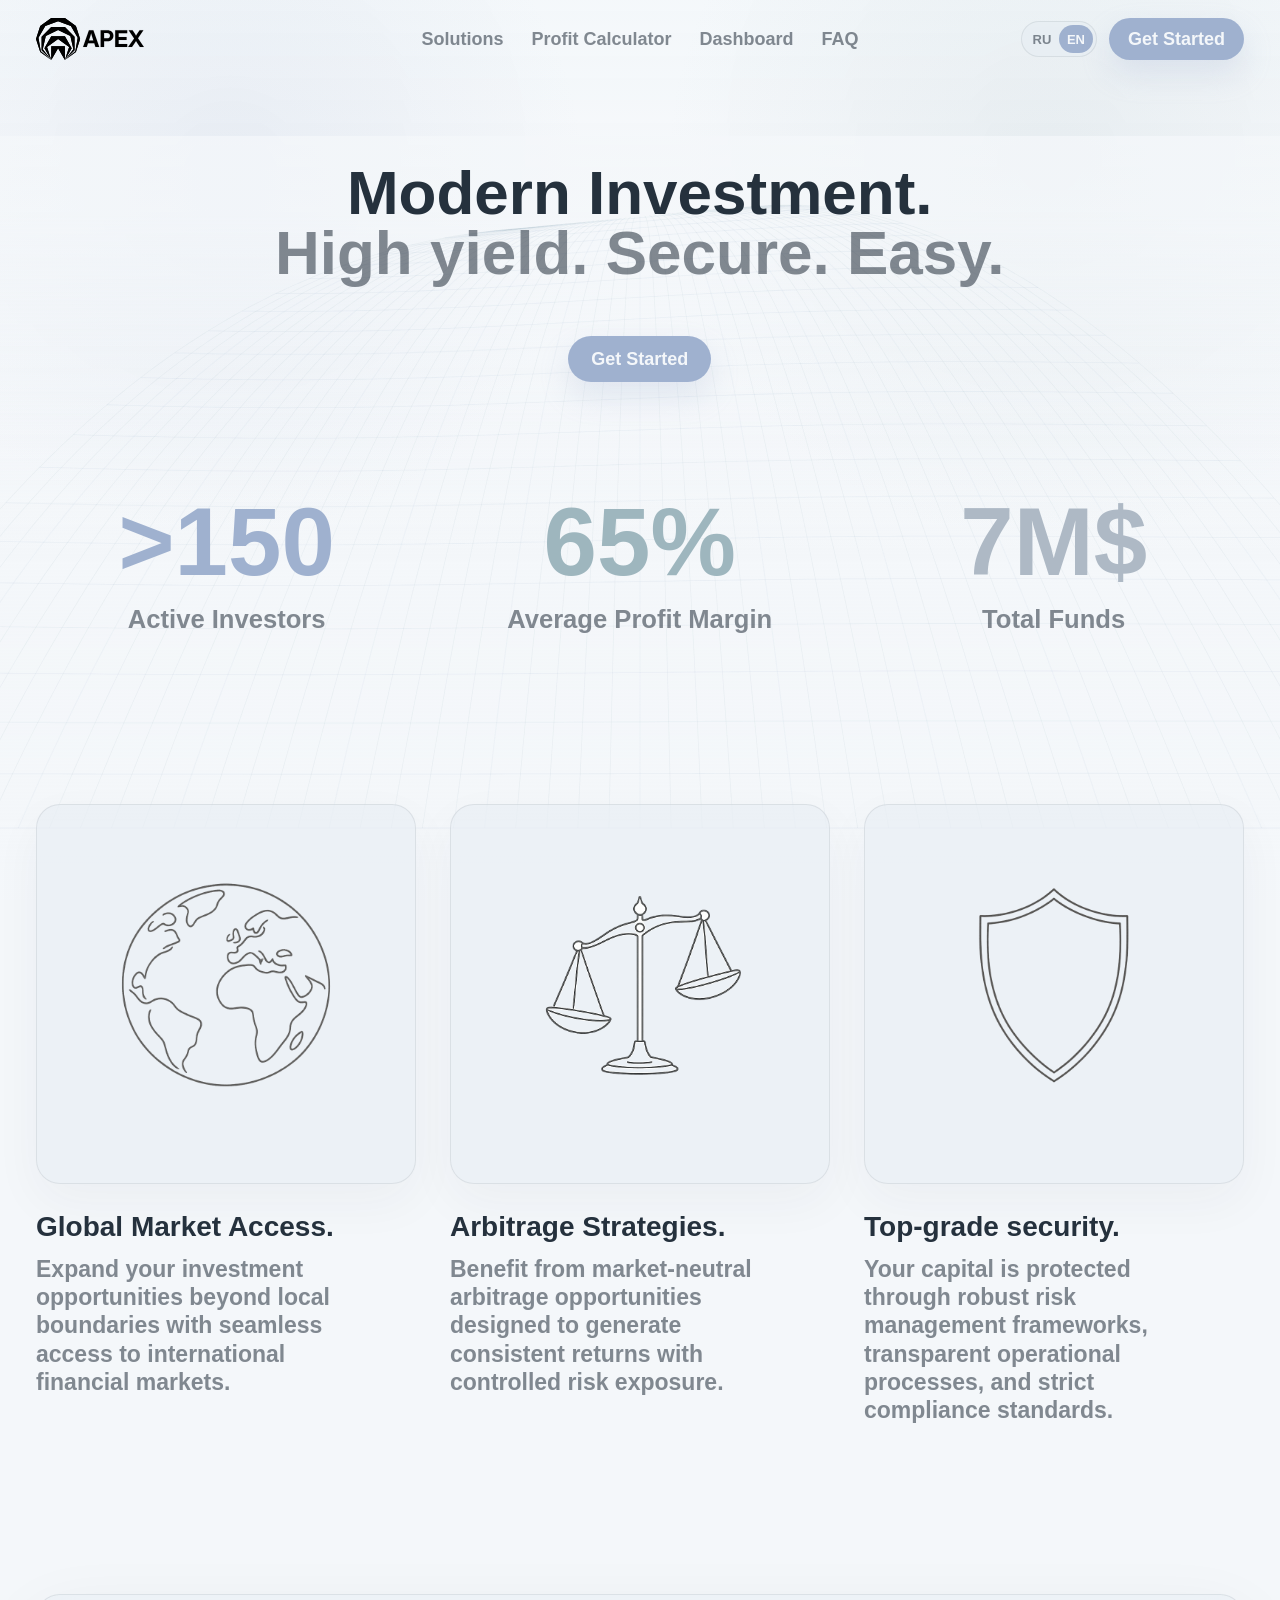
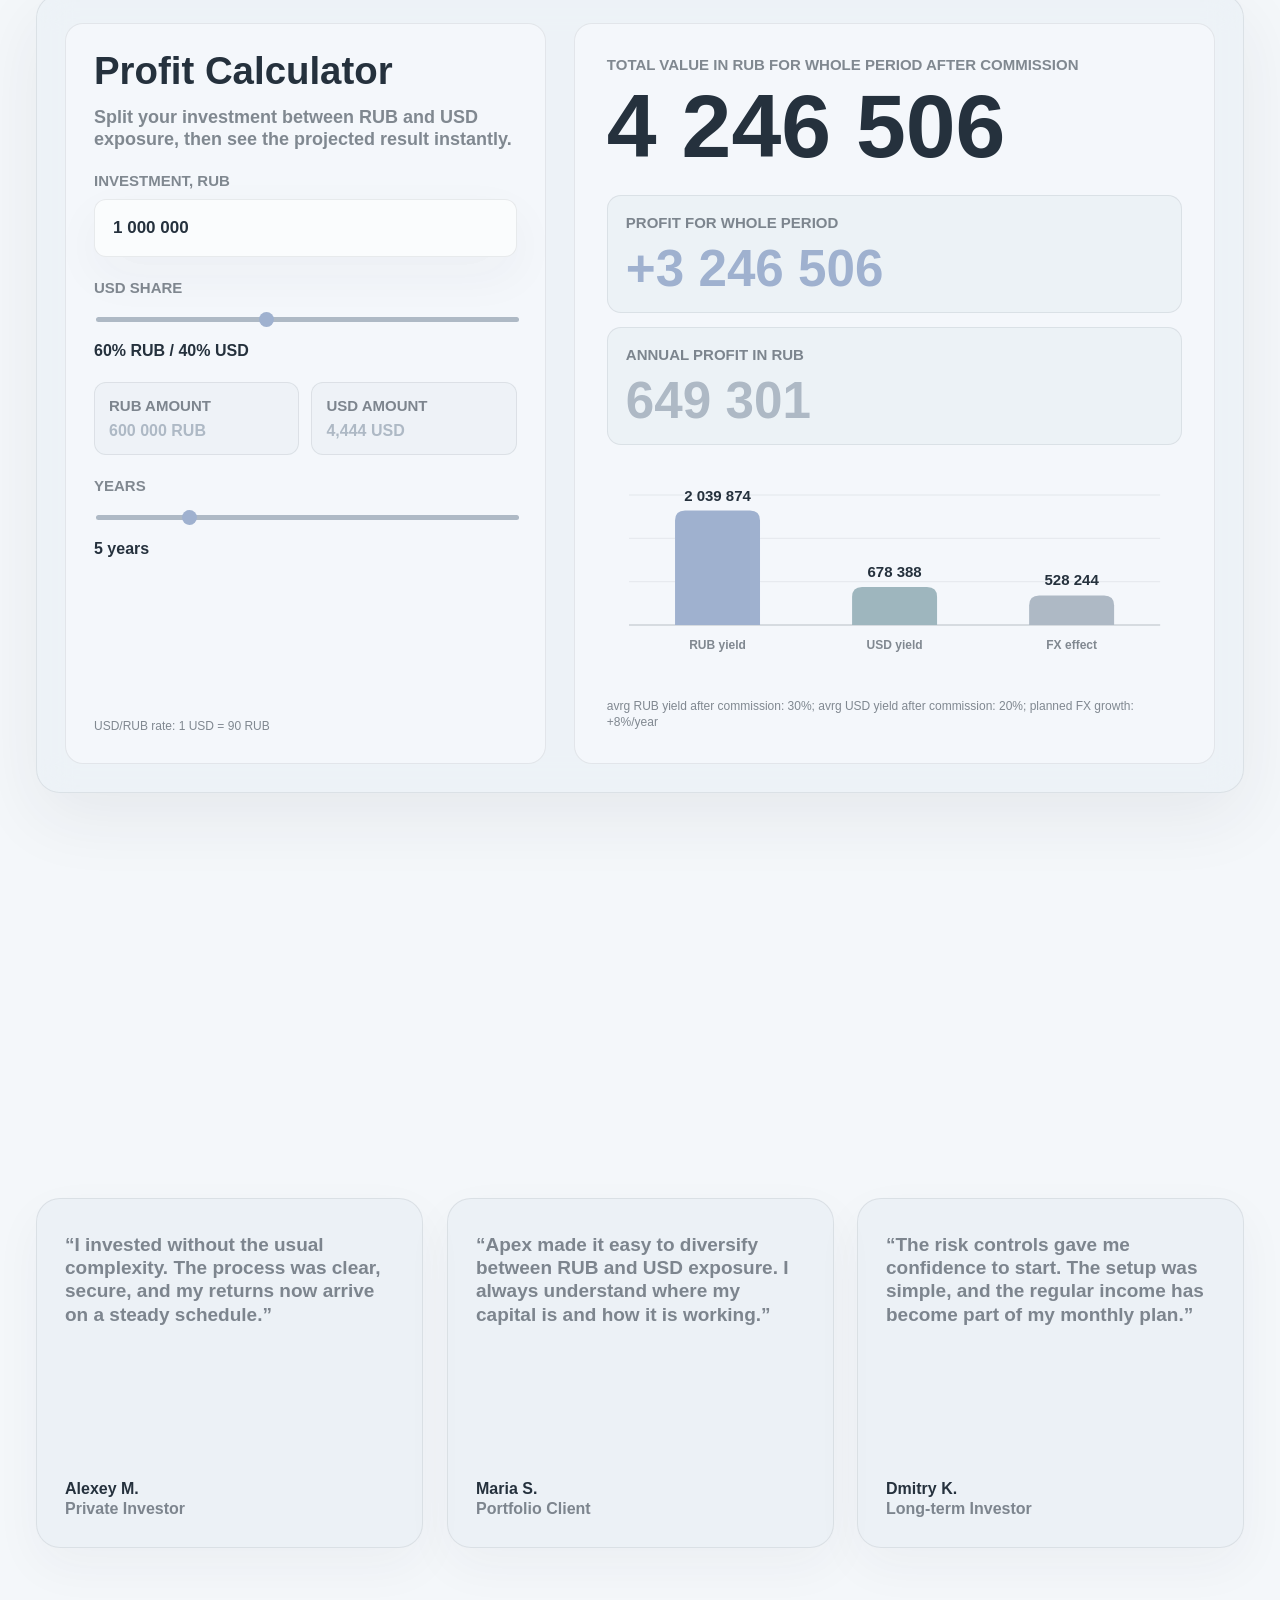
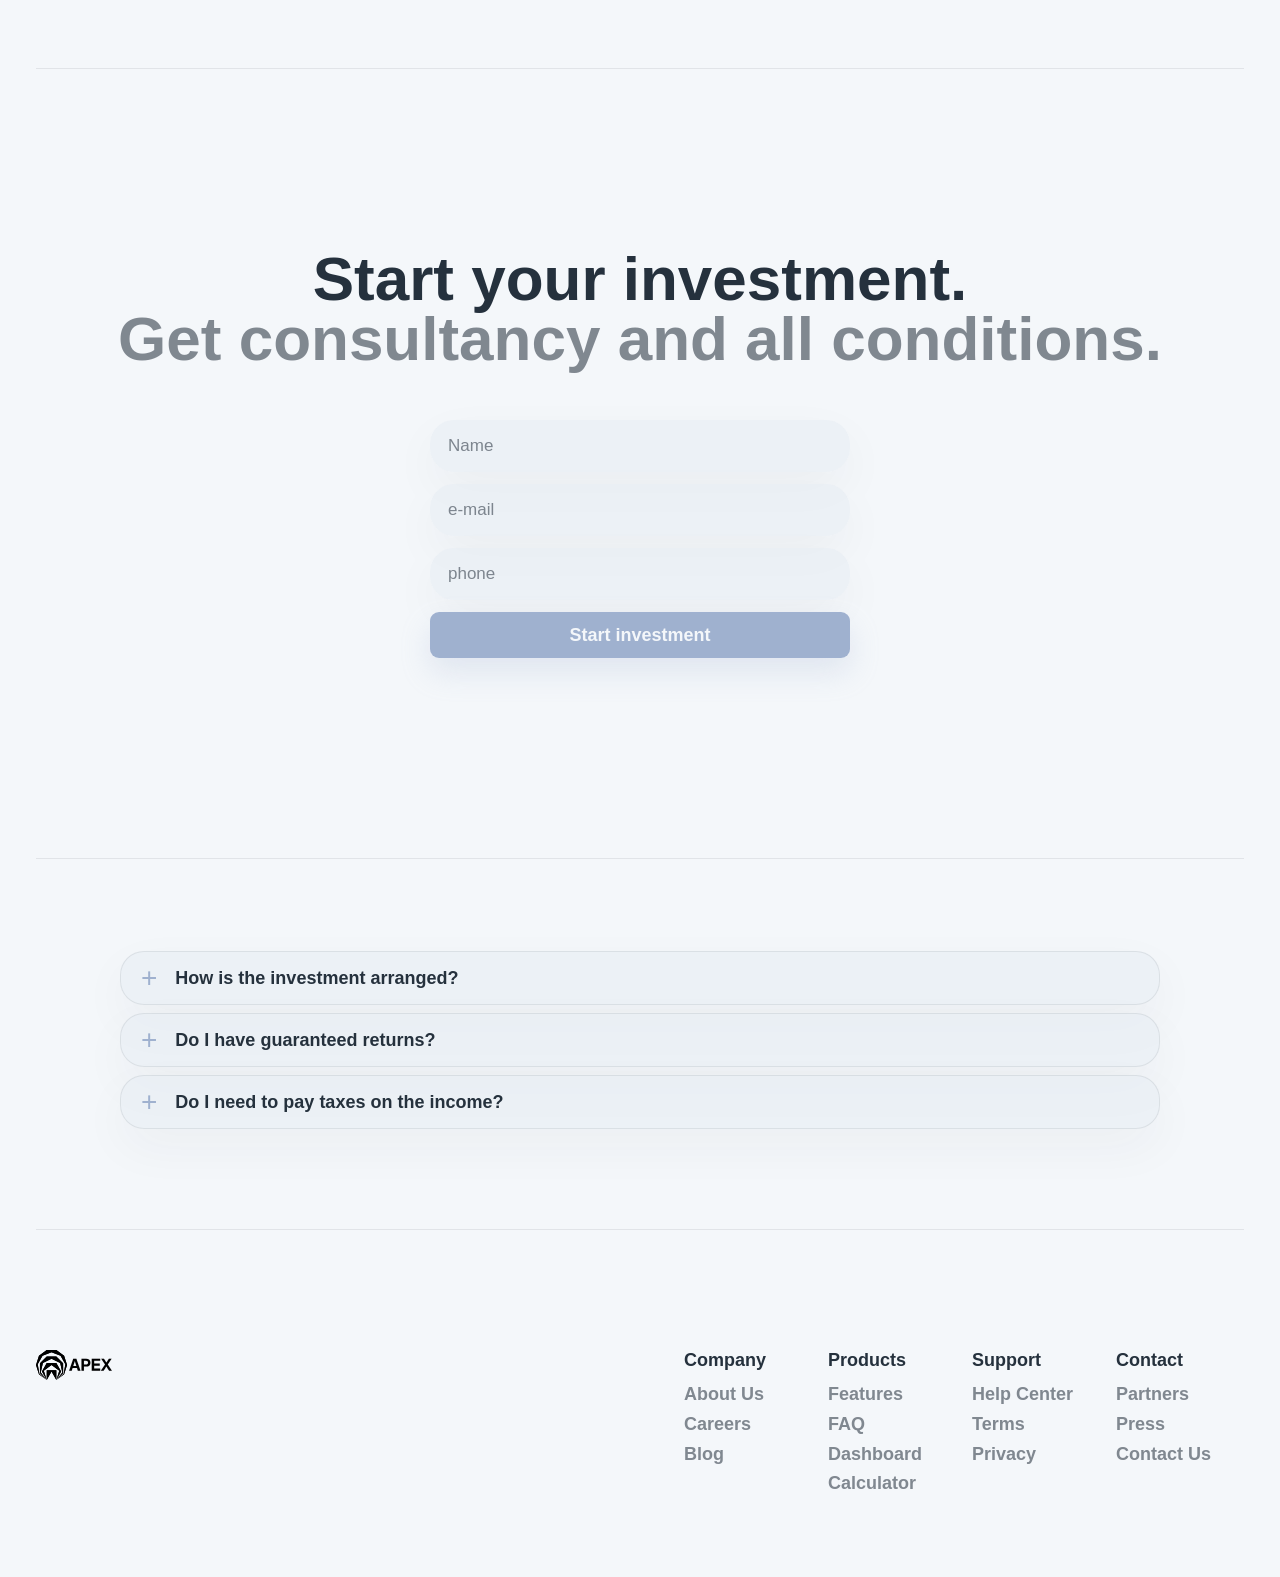
==== commit 49365ecd: "Simplify dashboard page and use mist theme" ====
--- a/index.html
+++ b/index.html
@@ -1,11 +1,10 @@
 <!doctype html>
-<html lang="en">
+<html lang="en" data-theme="mist">
   <head>
     <meta charset="utf-8">
     <meta name="viewport" content="width=device-width, initial-scale=1">
     <title>Apex Finance</title>
     <link rel="stylesheet" href="styles.css">
-    <script src="theme-switch.js" defer></script>
     <script src="landscape-grid.js" defer></script>
     <script src="language-switch.js" defer></script>
     <script src="calculator.js" defer></script>
@@ -25,11 +24,6 @@
           <a href="dashboard.html">Dashboard</a>
           <a href="#faq">FAQ</a>
         </nav>
-        <div class="theme-switch" aria-label="Design theme switch">
-          <button class="theme-button is-active" type="button" data-theme="warm">Warm</button>
-          <button class="theme-button" type="button" data-theme="mist">Mist</button>
-          <button class="theme-button" type="button" data-theme="dark">Dark</button>
-        </div>
       </div>
       <div class="header-actions">
         <div class="language-switch" aria-label="Language switch">
